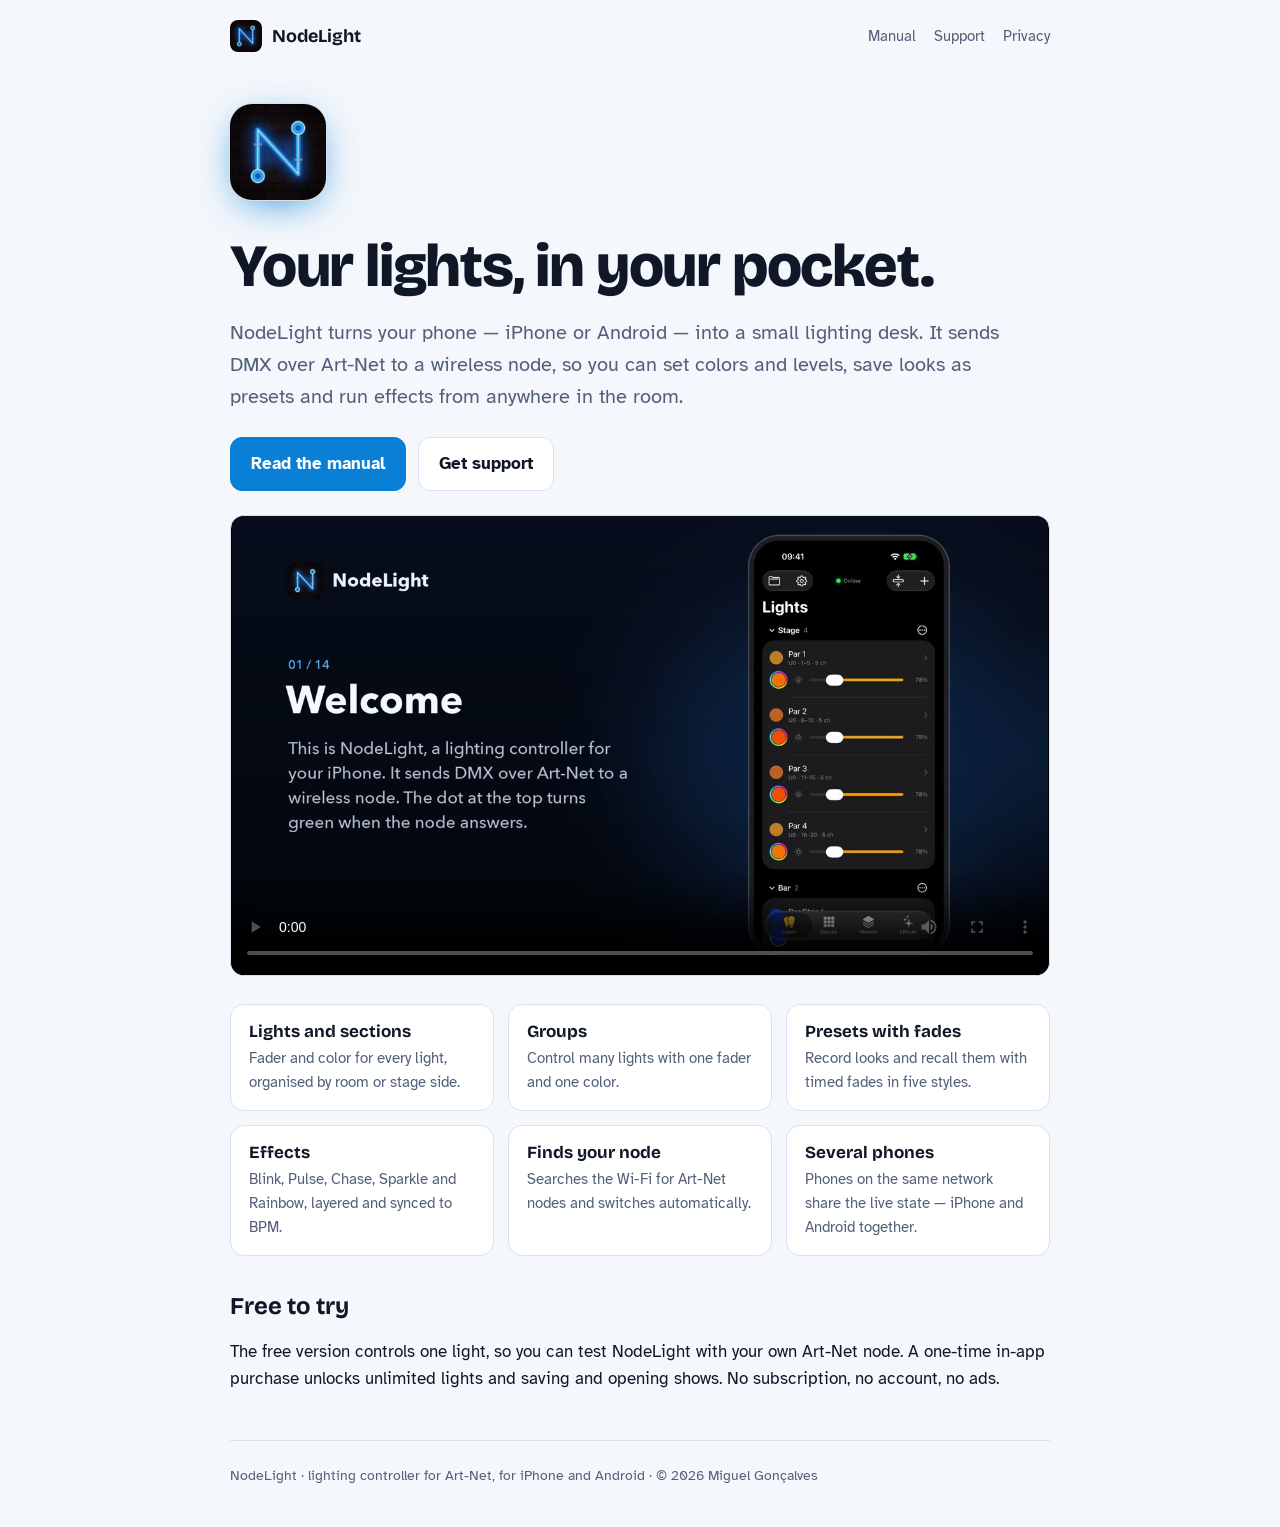
==== index.html @ 8abd5c18 "Cover Android and live sharing; manual chapter on sharing The site, manual, support page and privacy" ====
<!doctype html>
<html lang="en">
<head>
<meta charset="utf-8">
<meta name="viewport" content="width=device-width, initial-scale=1">
<title>NodeLight — DMX lighting from your phone</title>
<meta name="description" content="NodeLight turns an iPhone or Android phone into a small lighting desk that sends DMX over Art-Net.">
<link rel="icon" href="manual/img/icon.png">
<link rel="stylesheet" href="https://fonts.googleapis.com/css2?family=Bricolage+Grotesque:opsz,wght@12..96,700;12..96,800&family=Atkinson+Hyperlegible:wght@400;700&display=swap">
<link rel="stylesheet" href="site.css">
</head>
<body>
<div class="wrap">
<nav class="top">
  <a class="home" href=""><img src="manual/img/icon.png" alt="">NodeLight</a>
  <a href="manual/">Manual</a>
  <a href="support/">Support</a>
  <a href="privacy/">Privacy</a>
</nav>
<img class="hero-icon" src="manual/img/icon.png" alt="NodeLight app icon">
<h1>Your lights, in your pocket.</h1>
<p class="lede">NodeLight turns your phone — iPhone or Android — into a small lighting desk. It sends DMX over Art-Net to a wireless node, so you can set colors and levels, save looks as presets and run effects from anywhere in the room.</p>
<div class="buttons">
  <a class="btn primary" href="manual/">Read the manual</a>
  <a class="btn" href="support/">Get support</a>
</div>
<video controls preload="metadata" poster="manual/img/poster.jpg" src="media/NodeLight-Tour.mp4"></video>
<div class="grid">
  <div class="card"><h3>Lights and sections</h3><p>Fader and color for every light, organised by room or stage side.</p></div>
  <div class="card"><h3>Groups</h3><p>Control many lights with one fader and one color.</p></div>
  <div class="card"><h3>Presets with fades</h3><p>Record looks and recall them with timed fades in five styles.</p></div>
  <div class="card"><h3>Effects</h3><p>Blink, Pulse, Chase, Sparkle and Rainbow, layered and synced to BPM.</p></div>
  <div class="card"><h3>Finds your node</h3><p>Searches the Wi-Fi for Art-Net nodes and switches automatically.</p></div>
  <div class="card"><h3>Several phones</h3><p>Phones on the same network share the live state — iPhone and Android together.</p></div>
</div>
<h2>Free to try</h2>
<p>The free version controls one light, so you can test NodeLight with your own Art-Net node. A one-time in-app purchase unlocks unlimited lights and saving and opening shows. No subscription, no account, no ads.</p>
<footer>NodeLight · lighting controller for Art-Net, for iPhone and Android · © 2026 Miguel Gonçalves</footer>
</div>
</body>
</html>
---- site.css ----
:root {
  --bg: #f4f7fb; --surface: #ffffff; --ink: #101828; --muted: #536079; --line: #d9e1ec;
  --neon: #0a7fd6; --neon-soft: #e3f1fd;
  --display: "Bricolage Grotesque", "Avenir Next", system-ui, sans-serif;
  --body: "Atkinson Hyperlegible", system-ui, -apple-system, sans-serif;
  color-scheme: light;
}
@media (prefers-color-scheme: dark) {
  :root { --bg: #060a14; --surface: #0d1424; --ink: #e8eef9; --muted: #93a1bb; --line: #1d2940;
          --neon: #4cb8ff; --neon-soft: #0f2742; color-scheme: dark; }
}
* { box-sizing: border-box; }
body { margin: 0; background: var(--bg); color: var(--ink); font: 17px/1.6 var(--body); }
a { color: var(--neon); }
.wrap { max-width: 860px; margin: 0 auto; padding-inline: 20px; }
nav.top { display: flex; align-items: center; gap: 18px; padding-block: 20px; flex-wrap: wrap; }
nav.top .home { display: flex; align-items: center; gap: 10px; font: 700 18px var(--display); color: var(--ink); text-decoration: none; margin-right: auto; }
nav.top .home img { width: 32px; height: 32px; border-radius: 8px; }
nav.top a:not(.home) { color: var(--muted); text-decoration: none; font-size: 15px; }
nav.top a:not(.home):hover, nav.top a[aria-current] { color: var(--neon); }
h1 { font: 800 clamp(36px, 7vw, 60px)/1.02 var(--display); letter-spacing: -0.02em; margin: 28px 0 14px; text-wrap: balance; }
h2 { font: 700 24px/1.2 var(--display); margin: 36px 0 8px; }
.lede { font-size: 20px; color: var(--muted); max-width: 60ch; }
.hero-icon { width: 96px; height: 96px; border-radius: 22px; margin-top: 32px; box-shadow: 0 0 0 1px var(--line), 0 10px 40px -12px var(--neon); }
.buttons { display: flex; gap: 12px; flex-wrap: wrap; margin-block: 24px; }
.btn { display: inline-block; padding: 12px 20px; border-radius: 12px; font-weight: 700; text-decoration: none; border: 1px solid var(--line); background: var(--surface); color: var(--ink); }
.btn.primary { background: var(--neon); border-color: var(--neon); color: #fff; }
video { width: 100%; aspect-ratio: 16 / 9; border-radius: 14px; background: #000; border: 1px solid var(--line); display: block; }
.grid { display: grid; grid-template-columns: repeat(auto-fit, minmax(220px, 1fr)); gap: 14px; margin-block: 28px; }
.card { background: var(--surface); border: 1px solid var(--line); border-radius: 14px; padding: 16px 18px; }
.card h3 { margin: 0 0 4px; font: 700 17px var(--display); }
.card p { margin: 0; color: var(--muted); font-size: 15px; }
.updated { color: var(--muted); font-size: 15px; }
footer { border-top: 1px solid var(--line); margin-top: 48px; padding-block: 24px 40px; color: var(--muted); font-size: 14px; }
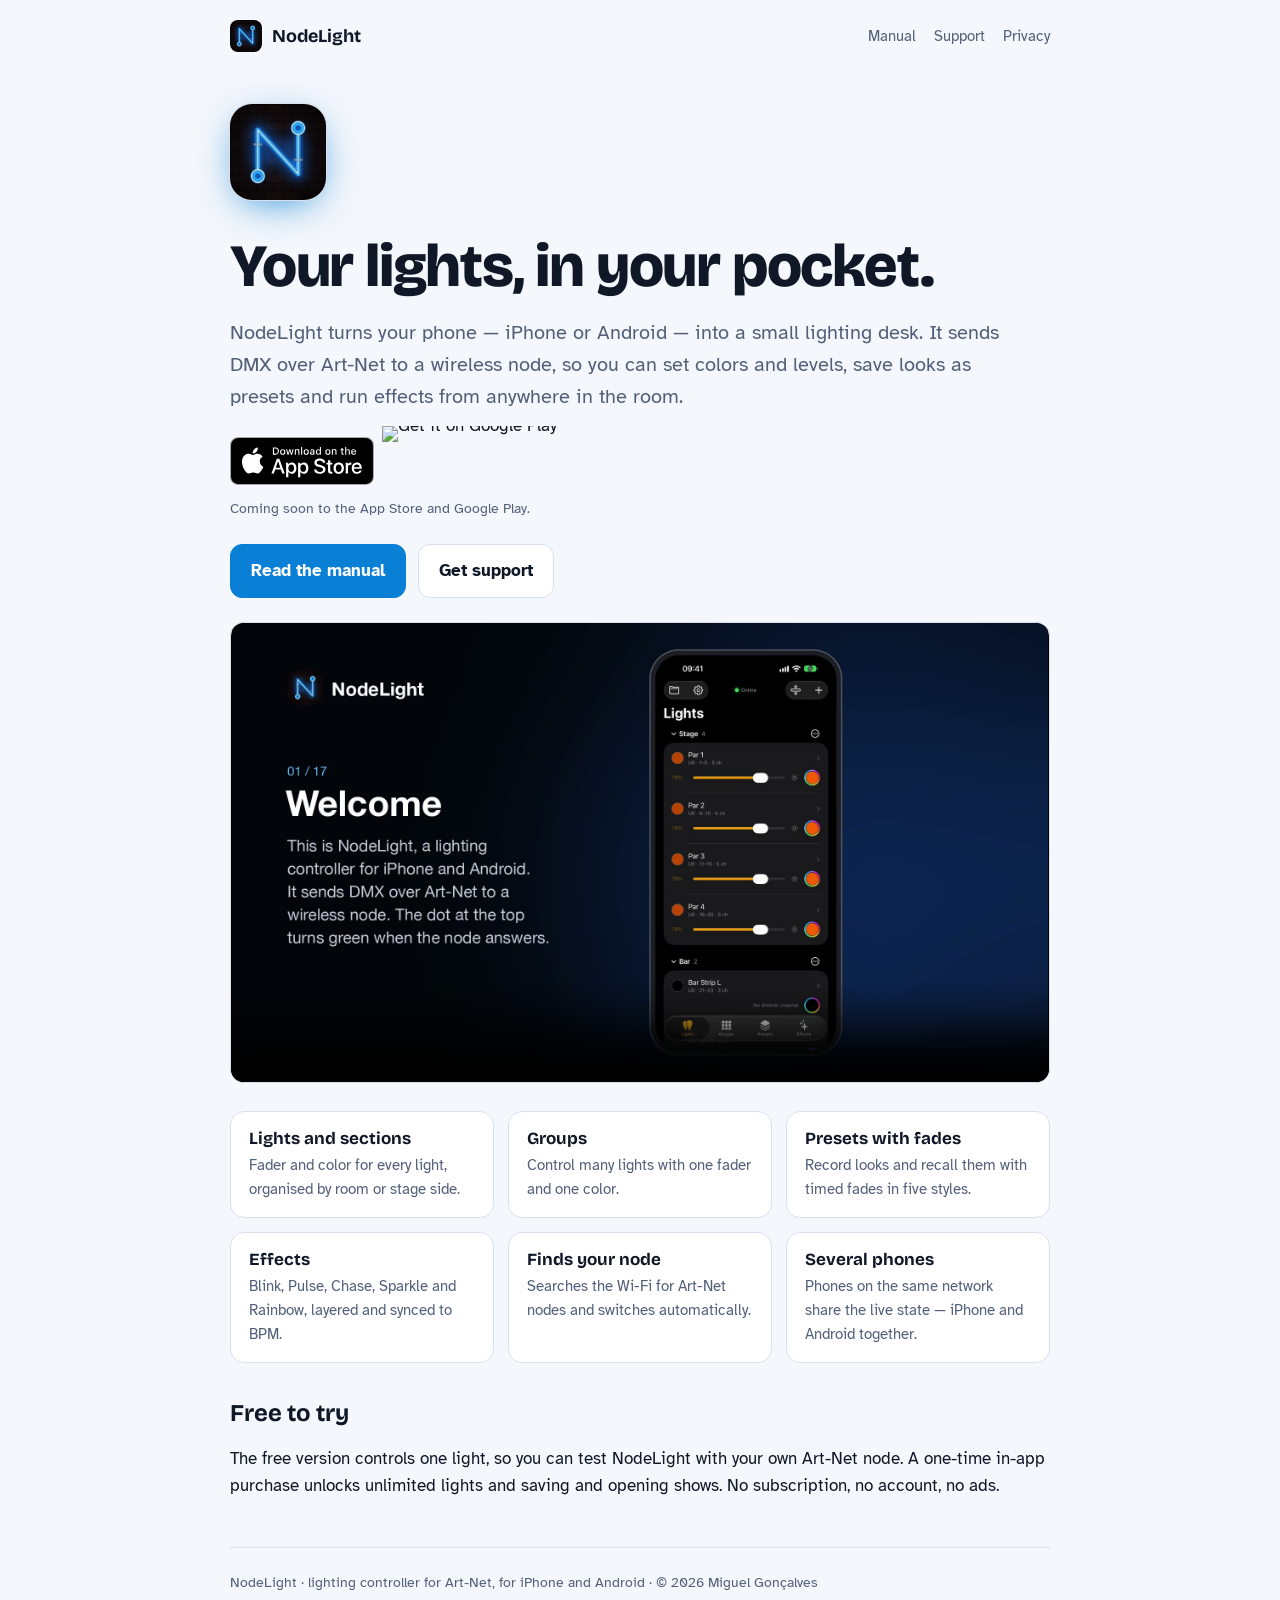
==== commit c76dc8f6: "Homepage: App Store and Google Play badges, not linked yet (coming soon) Co-Authored-By: Claude Opus" ====
--- a/index.html
+++ b/index.html
@@ -20,6 +20,15 @@
 <img class="hero-icon" src="manual/img/icon.png" alt="NodeLight app icon">
 <h1>Your lights, in your pocket.</h1>
 <p class="lede">NodeLight turns your phone — iPhone or Android — into a small lighting desk. It sends DMX over Art-Net to a wireless node, so you can set colors and levels, save looks as presets and run effects from anywhere in the room.</p>
+<!-- Store badges: not live yet. To turn one on, change its <span class="store soon"> to
+     <a class="store" href="..."> and drop the "Coming soon" line when both are live.
+     App Store: https://apps.apple.com/app/id6825831760
+     Google Play: https://play.google.com/store/apps/details?id=com.miguelgoncalves.nodelight -->
+<div class="stores">
+  <span class="store soon" aria-disabled="true"><img class="apple" src="media/badges/app-store.svg" alt="Download on the App Store"></span>
+  <span class="store soon" aria-disabled="true"><img class="google" src="media/badges/google-play.png" alt="Get it on Google Play"></span>
+  <p class="soon-note">Coming soon to the App Store and Google Play.</p>
+</div>
 <div class="buttons">
   <a class="btn primary" href="manual/">Read the manual</a>
   <a class="btn" href="support/">Get support</a>
--- a/site.css
+++ b/site.css
@@ -24,6 +24,13 @@
 .hero-icon { width: 96px; height: 96px; border-radius: 22px; margin-top: 32px; box-shadow: 0 0 0 1px var(--line), 0 10px 40px -12px var(--neon); }
 .buttons { display: flex; gap: 12px; flex-wrap: wrap; margin-block: 24px; }
 .btn { display: inline-block; padding: 12px 20px; border-radius: 12px; font-weight: 700; text-decoration: none; border: 1px solid var(--line); background: var(--surface); color: var(--ink); }
+.stores { display: flex; flex-wrap: wrap; align-items: center; gap: 12px 16px; margin-block: 24px 0; }
+.store { display: inline-flex; line-height: 0; }
+.store img.apple { height: 48px; width: auto; }
+/* The Google badge PNG has a transparent margin around it: scale up and pull the margin in so both badges match. */
+.store img.google { height: 71px; width: auto; margin: -11.5px -8px; }
+.store.soon { cursor: default; }
+.soon-note { flex-basis: 100%; margin: 0; font-size: 0.9rem; color: var(--muted); }
 .btn.primary { background: var(--neon); border-color: var(--neon); color: #fff; }
 video { width: 100%; aspect-ratio: 16 / 9; border-radius: 14px; background: #000; border: 1px solid var(--line); display: block; }
 .grid { display: grid; grid-template-columns: repeat(auto-fit, minmax(220px, 1fr)); gap: 14px; margin-block: 28px; }
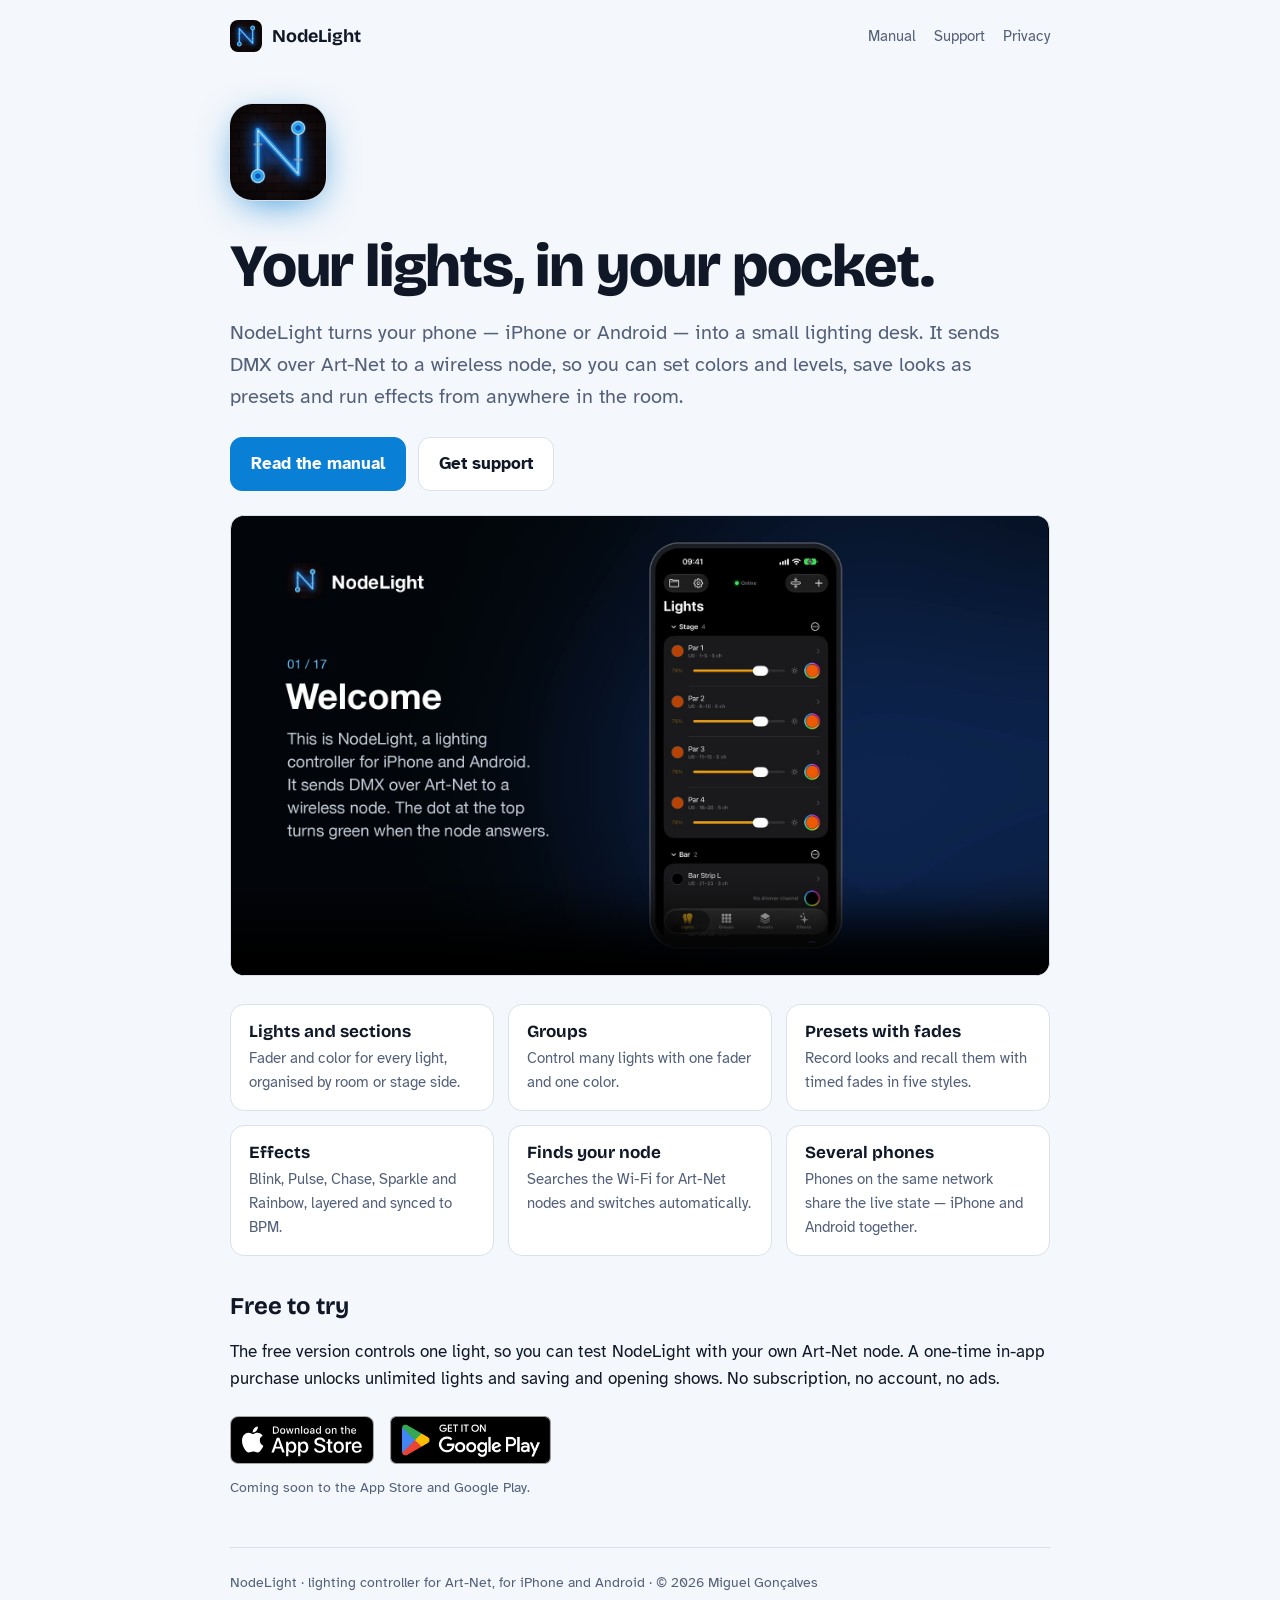
==== commit 9fd13147: "Store badges at the end of the homepage; renamed badge files so browsers load the cropped Google bad" ====
--- a/index.html
+++ b/index.html
@@ -20,15 +20,6 @@
 <img class="hero-icon" src="manual/img/icon.png" alt="NodeLight app icon">
 <h1>Your lights, in your pocket.</h1>
 <p class="lede">NodeLight turns your phone — iPhone or Android — into a small lighting desk. It sends DMX over Art-Net to a wireless node, so you can set colors and levels, save looks as presets and run effects from anywhere in the room.</p>
-<!-- Store badges: not live yet. To turn one on, change its <span class="store soon"> to
-     <a class="store" href="..."> and drop the "Coming soon" line when both are live.
-     App Store: https://apps.apple.com/app/id6825831760
-     Google Play: https://play.google.com/store/apps/details?id=com.miguelgoncalves.nodelight -->
-<div class="stores">
-  <span class="store soon" aria-disabled="true"><img class="apple" src="media/badges/app-store.svg" alt="Download on the App Store"></span>
-  <span class="store soon" aria-disabled="true"><img class="google" src="media/badges/google-play.png" alt="Get it on Google Play"></span>
-  <p class="soon-note">Coming soon to the App Store and Google Play.</p>
-</div>
 <div class="buttons">
   <a class="btn primary" href="manual/">Read the manual</a>
   <a class="btn" href="support/">Get support</a>
@@ -44,6 +35,15 @@
 </div>
 <h2>Free to try</h2>
 <p>The free version controls one light, so you can test NodeLight with your own Art-Net node. A one-time in-app purchase unlocks unlimited lights and saving and opening shows. No subscription, no account, no ads.</p>
+<!-- Store badges: not live yet. To turn one on, change its <span class="store soon"> to
+     <a class="store" href="..."> and drop the "Coming soon" line when both are live.
+     App Store: https://apps.apple.com/app/id6825831760
+     Google Play: https://play.google.com/store/apps/details?id=com.miguelgoncalves.nodelight -->
+<div class="stores">
+  <span class="store soon" aria-disabled="true"><img class="apple" src="media/badges/app-store-badge.svg" alt="Download on the App Store"></span>
+  <span class="store soon" aria-disabled="true"><img class="google" src="media/badges/google-play-badge.png" alt="Get it on Google Play"></span>
+  <p class="soon-note">Coming soon to the App Store and Google Play.</p>
+</div>
 <footer>NodeLight · lighting controller for Art-Net, for iPhone and Android · © 2026 Miguel Gonçalves</footer>
 </div>
 </body>
--- a/site.css
+++ b/site.css
@@ -26,9 +26,7 @@
 .btn { display: inline-block; padding: 12px 20px; border-radius: 12px; font-weight: 700; text-decoration: none; border: 1px solid var(--line); background: var(--surface); color: var(--ink); }
 .stores { display: flex; flex-wrap: wrap; align-items: center; gap: 12px 16px; margin-block: 24px 0; }
 .store { display: inline-flex; line-height: 0; }
-.store img.apple { height: 48px; width: auto; }
-/* The Google badge PNG has a transparent margin around it: scale up and pull the margin in so both badges match. */
-.store img.google { height: 71px; width: auto; margin: -11.5px -8px; }
+.store img { height: 48px; width: auto; }
 .store.soon { cursor: default; }
 .soon-note { flex-basis: 100%; margin: 0; font-size: 0.9rem; color: var(--muted); }
 .btn.primary { background: var(--neon); border-color: var(--neon); color: #fff; }
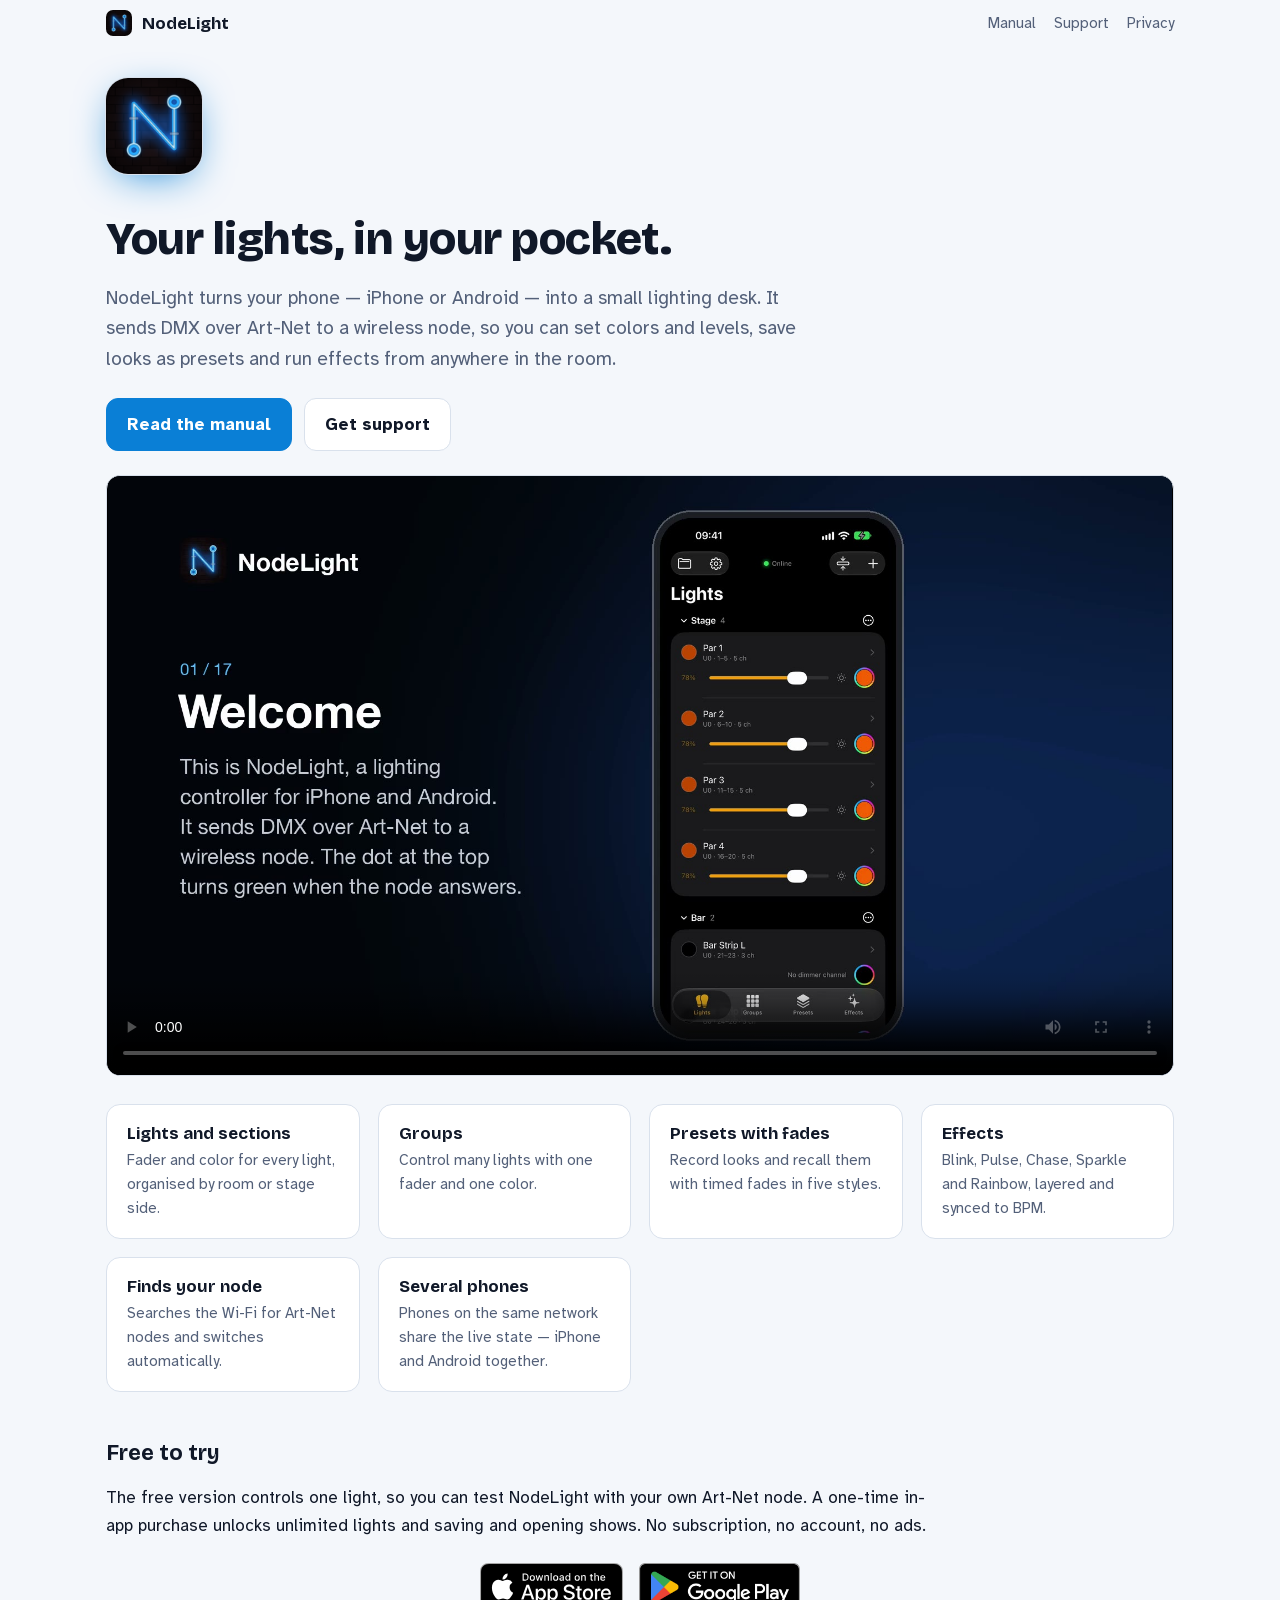
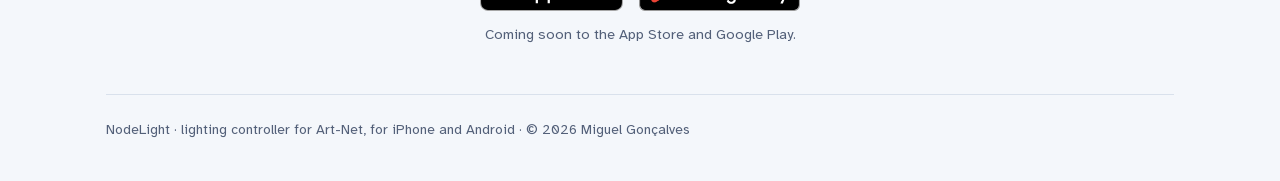
==== commit a4fbe5f4: "Design review: wide layout with side gutters, smaller titles, roomier Support with two questions per" ====
--- a/index.html
+++ b/index.html
@@ -6,7 +6,7 @@
 <title>NodeLight — DMX lighting from your phone</title>
 <meta name="description" content="NodeLight turns an iPhone or Android phone into a small lighting desk that sends DMX over Art-Net.">
 <link rel="icon" href="manual/img/icon.png">
-<link rel="stylesheet" href="https://fonts.googleapis.com/css2?family=Bricolage+Grotesque:opsz,wght@12..96,700;12..96,800&family=Atkinson+Hyperlegible:wght@400;700&display=swap">
+<link rel="stylesheet" href="fonts/fonts.css">
 <link rel="stylesheet" href="site.css">
 </head>
 <body>
--- a/fonts/fonts.css
+++ b/fonts/fonts.css
@@ -0,0 +1,93 @@
+/* Self-hosted Google Fonts (SIL Open Font License): no requests to Google from this site. */
+/* latin-ext */
+@font-face {
+  font-family: 'Atkinson Hyperlegible';
+  font-style: italic;
+  font-weight: 400;
+  font-display: swap;
+  src: url(../fonts/AtkinsonHyperlegible-400-italic-latin-ext.woff2) format('woff2');
+  unicode-range: U+0100-02BA, U+02BD-02C5, U+02C7-02CC, U+02CE-02D7, U+02DD-02FF, U+0304, U+0308, U+0329, U+1D00-1DBF, U+1E00-1E9F, U+1EF2-1EFF, U+2020, U+20A0-20AB, U+20AD-20C4, U+2113, U+2C60-2C7F, U+A720-A7FF;
+}
+/* latin */
+@font-face {
+  font-family: 'Atkinson Hyperlegible';
+  font-style: italic;
+  font-weight: 400;
+  font-display: swap;
+  src: url(../fonts/AtkinsonHyperlegible-400-italic-latin.woff2) format('woff2');
+  unicode-range: U+0000-00FF, U+0131, U+0152-0153, U+02BB-02BC, U+02C6, U+02DA, U+02DC, U+0304, U+0308, U+0329, U+2000-206F, U+20AC, U+2122, U+2191, U+2193, U+2212, U+2215, U+FEFF, U+FFFD;
+}
+/* latin-ext */
+@font-face {
+  font-family: 'Atkinson Hyperlegible';
+  font-style: normal;
+  font-weight: 400;
+  font-display: swap;
+  src: url(../fonts/AtkinsonHyperlegible-400-normal-latin-ext.woff2) format('woff2');
+  unicode-range: U+0100-02BA, U+02BD-02C5, U+02C7-02CC, U+02CE-02D7, U+02DD-02FF, U+0304, U+0308, U+0329, U+1D00-1DBF, U+1E00-1E9F, U+1EF2-1EFF, U+2020, U+20A0-20AB, U+20AD-20C4, U+2113, U+2C60-2C7F, U+A720-A7FF;
+}
+/* latin */
+@font-face {
+  font-family: 'Atkinson Hyperlegible';
+  font-style: normal;
+  font-weight: 400;
+  font-display: swap;
+  src: url(../fonts/AtkinsonHyperlegible-400-normal-latin.woff2) format('woff2');
+  unicode-range: U+0000-00FF, U+0131, U+0152-0153, U+02BB-02BC, U+02C6, U+02DA, U+02DC, U+0304, U+0308, U+0329, U+2000-206F, U+20AC, U+2122, U+2191, U+2193, U+2212, U+2215, U+FEFF, U+FFFD;
+}
+/* latin-ext */
+@font-face {
+  font-family: 'Atkinson Hyperlegible';
+  font-style: normal;
+  font-weight: 700;
+  font-display: swap;
+  src: url(../fonts/AtkinsonHyperlegible-700-normal-latin-ext.woff2) format('woff2');
+  unicode-range: U+0100-02BA, U+02BD-02C5, U+02C7-02CC, U+02CE-02D7, U+02DD-02FF, U+0304, U+0308, U+0329, U+1D00-1DBF, U+1E00-1E9F, U+1EF2-1EFF, U+2020, U+20A0-20AB, U+20AD-20C4, U+2113, U+2C60-2C7F, U+A720-A7FF;
+}
+/* latin */
+@font-face {
+  font-family: 'Atkinson Hyperlegible';
+  font-style: normal;
+  font-weight: 700;
+  font-display: swap;
+  src: url(../fonts/AtkinsonHyperlegible-700-normal-latin.woff2) format('woff2');
+  unicode-range: U+0000-00FF, U+0131, U+0152-0153, U+02BB-02BC, U+02C6, U+02DA, U+02DC, U+0304, U+0308, U+0329, U+2000-206F, U+20AC, U+2122, U+2191, U+2193, U+2212, U+2215, U+FEFF, U+FFFD;
+}
+/* latin-ext */
+@font-face {
+  font-family: 'Bricolage Grotesque';
+  font-style: normal;
+  font-weight: 600 800;
+  font-stretch: 100%;
+  font-display: swap;
+  src: url(../fonts/BricolageGrotesque-600-800-normal-latin-ext.woff2) format('woff2');
+  unicode-range: U+0100-02BA, U+02BD-02C5, U+02C7-02CC, U+02CE-02D7, U+02DD-02FF, U+0304, U+0308, U+0329, U+1D00-1DBF, U+1E00-1E9F, U+1EF2-1EFF, U+2020, U+20A0-20AB, U+20AD-20C4, U+2113, U+2C60-2C7F, U+A720-A7FF;
+}
+/* latin */
+@font-face {
+  font-family: 'Bricolage Grotesque';
+  font-style: normal;
+  font-weight: 600 800;
+  font-stretch: 100%;
+  font-display: swap;
+  src: url(../fonts/BricolageGrotesque-600-800-normal-latin.woff2) format('woff2');
+  unicode-range: U+0000-00FF, U+0131, U+0152-0153, U+02BB-02BC, U+02C6, U+02DA, U+02DC, U+0304, U+0308, U+0329, U+2000-206F, U+20AC, U+2122, U+2191, U+2193, U+2212, U+2215, U+FEFF, U+FFFD;
+}
+/* latin-ext */
+@font-face {
+  font-family: 'JetBrains Mono';
+  font-style: normal;
+  font-weight: 500;
+  font-display: swap;
+  src: url(../fonts/JetBrainsMono-500-normal-latin-ext.woff2) format('woff2');
+  unicode-range: U+0100-02BA, U+02BD-02C5, U+02C7-02CC, U+02CE-02D7, U+02DD-02FF, U+0304, U+0308, U+0329, U+1D00-1DBF, U+1E00-1E9F, U+1EF2-1EFF, U+2020, U+20A0-20AB, U+20AD-20C4, U+2113, U+2C60-2C7F, U+A720-A7FF;
+}
+/* latin */
+@font-face {
+  font-family: 'JetBrains Mono';
+  font-style: normal;
+  font-weight: 500;
+  font-display: swap;
+  src: url(../fonts/JetBrainsMono-500-normal-latin.woff2) format('woff2');
+  unicode-range: U+0000-00FF, U+0131, U+0152-0153, U+02BB-02BC, U+02C6, U+02DA, U+02DC, U+0304, U+0308, U+0329, U+2000-206F, U+20AC, U+2122, U+2191, U+2193, U+2212, U+2215, U+FEFF, U+FFFD;
+}
--- a/site.css
+++ b/site.css
@@ -12,28 +12,40 @@
 * { box-sizing: border-box; }
 body { margin: 0; background: var(--bg); color: var(--ink); font: 17px/1.6 var(--body); }
 a { color: var(--neon); }
-.wrap { max-width: 860px; margin: 0 auto; padding-inline: 20px; }
-nav.top { display: flex; align-items: center; gap: 18px; padding-block: 20px; flex-wrap: wrap; }
-nav.top .home { display: flex; align-items: center; gap: 10px; font: 700 18px var(--display); color: var(--ink); text-decoration: none; margin-right: auto; }
-nav.top .home img { width: 32px; height: 32px; border-radius: 8px; }
+/* Wide page with side gutters (same as the manual); text lines stay readable with max-width on the text itself. */
+.wrap { max-width: 1180px; margin: 0 auto; padding-inline: clamp(20px, 5vw, 56px); }
+p { max-width: 75ch; }
+.soon-note, .card p { max-width: none; }
+/* No rubber-band bounce at the top and bottom: it pulled the fixed bar down with the page. */
+html, body { overscroll-behavior-y: none; }
+nav.top { display: flex; align-items: center; gap: 18px; padding-block: 10px; flex-wrap: wrap; position: sticky; top: 0; z-index: 20; background: var(--bg); }
+nav.top .home { display: flex; align-items: center; gap: 10px; font: 700 17px var(--display); color: var(--ink); text-decoration: none; margin-right: auto; }
+nav.top .home img { width: 26px; height: 26px; border-radius: 7px; }
 nav.top a:not(.home) { color: var(--muted); text-decoration: none; font-size: 15px; }
 nav.top a:not(.home):hover, nav.top a[aria-current] { color: var(--neon); }
-h1 { font: 800 clamp(36px, 7vw, 60px)/1.02 var(--display); letter-spacing: -0.02em; margin: 28px 0 14px; text-wrap: balance; }
-h2 { font: 700 24px/1.2 var(--display); margin: 36px 0 8px; }
-.lede { font-size: 20px; color: var(--muted); max-width: 60ch; }
+h1 { font: 800 clamp(32px, 4.5vw, 46px)/1.08 var(--display); letter-spacing: -0.01em; margin: 32px 0 14px; text-wrap: balance; }
+h2 { font: 700 22px/1.25 var(--display); margin: 48px 0 12px; }
+.lede { font-size: 19px; color: var(--muted); max-width: 60ch; }
 .hero-icon { width: 96px; height: 96px; border-radius: 22px; margin-top: 32px; box-shadow: 0 0 0 1px var(--line), 0 10px 40px -12px var(--neon); }
 .buttons { display: flex; gap: 12px; flex-wrap: wrap; margin-block: 24px; }
 .btn { display: inline-block; padding: 12px 20px; border-radius: 12px; font-weight: 700; text-decoration: none; border: 1px solid var(--line); background: var(--surface); color: var(--ink); }
-.stores { display: flex; flex-wrap: wrap; align-items: center; gap: 12px 16px; margin-block: 24px 0; }
+.stores { display: flex; flex-wrap: wrap; align-items: center; justify-content: center; gap: 12px 16px; margin-block: 24px 0; }
 .store { display: inline-flex; line-height: 0; }
 .store img { height: 48px; width: auto; }
 .store.soon { cursor: default; }
-.soon-note { flex-basis: 100%; margin: 0; font-size: 0.9rem; color: var(--muted); }
+.soon-note { flex-basis: 100%; margin: 0; text-align: center; font-size: 0.9rem; color: var(--muted); }
 .btn.primary { background: var(--neon); border-color: var(--neon); color: #fff; }
 video { width: 100%; aspect-ratio: 16 / 9; border-radius: 14px; background: #000; border: 1px solid var(--line); display: block; }
-.grid { display: grid; grid-template-columns: repeat(auto-fit, minmax(220px, 1fr)); gap: 14px; margin-block: 28px; }
-.card { background: var(--surface); border: 1px solid var(--line); border-radius: 14px; padding: 16px 18px; }
+.grid { display: grid; grid-template-columns: repeat(auto-fit, minmax(240px, 1fr)); gap: 18px; margin-block: 28px; }
+/* Support: two questions per row, with more room. */
+.grid.faq { grid-template-columns: repeat(2, 1fr); gap: 20px; }
+@media (max-width: 700px) { .grid.faq { grid-template-columns: 1fr; } }
+.grid.faq .card { padding: 22px 24px; }
+.grid.faq .card h3 { margin-bottom: 8px; }
+.grid.faq .card p { line-height: 1.6; }
+.card { background: var(--surface); border: 1px solid var(--line); border-radius: 14px; padding: 18px 20px; }
 .card h3 { margin: 0 0 4px; font: 700 17px var(--display); }
 .card p { margin: 0; color: var(--muted); font-size: 15px; }
 .updated { color: var(--muted); font-size: 15px; }
+.contact { margin-block: 28px; }
 footer { border-top: 1px solid var(--line); margin-top: 48px; padding-block: 24px 40px; color: var(--muted); font-size: 14px; }
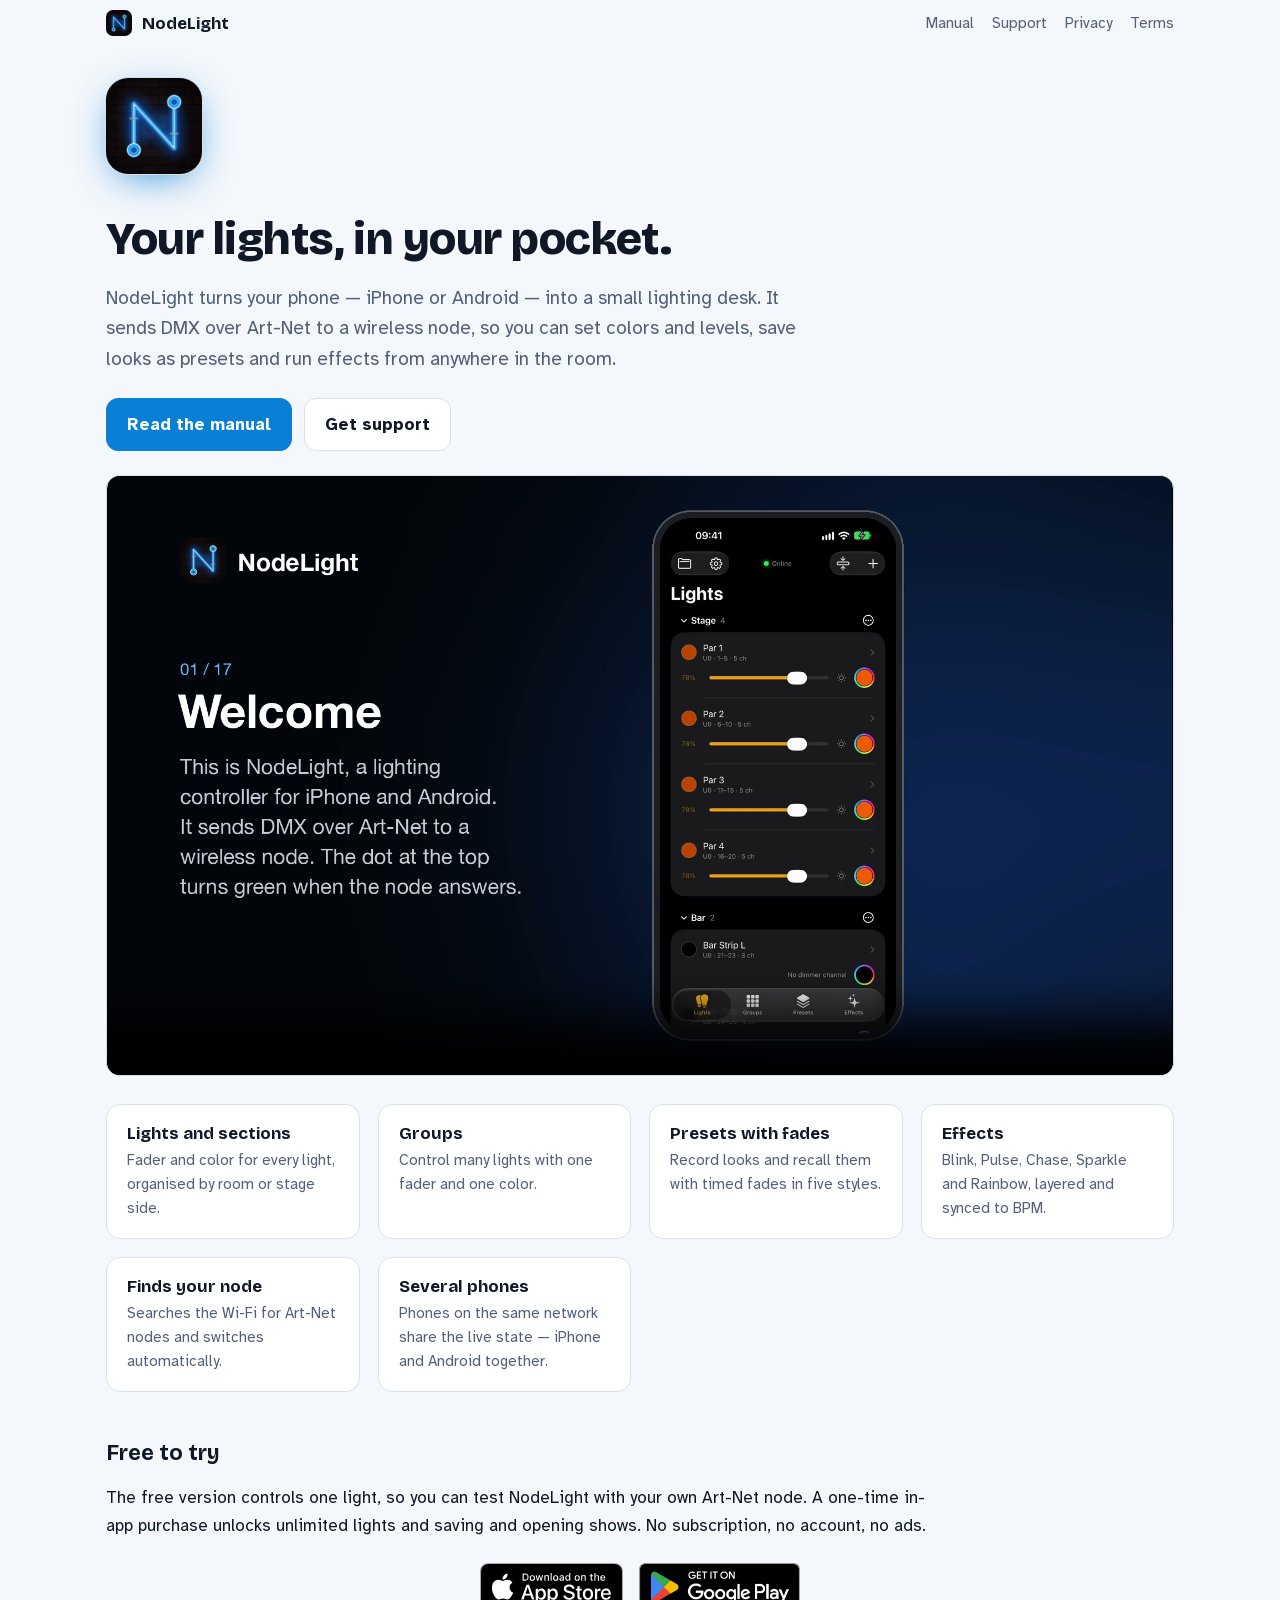
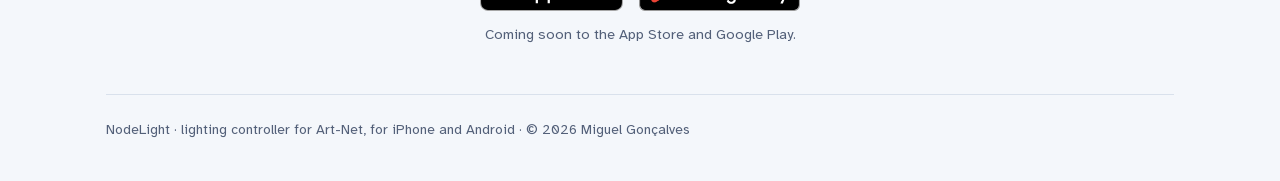
==== commit f28b108e: "Terms of Use page (for the store trader declaration), linked from every page Co-Authored-By: Claude " ====
--- a/index.html
+++ b/index.html
@@ -16,6 +16,7 @@
   <a href="manual/">Manual</a>
   <a href="support/">Support</a>
   <a href="privacy/">Privacy</a>
+  <a href="terms/">Terms</a>
 </nav>
 <img class="hero-icon" src="manual/img/icon.png" alt="NodeLight app icon">
 <h1>Your lights, in your pocket.</h1>
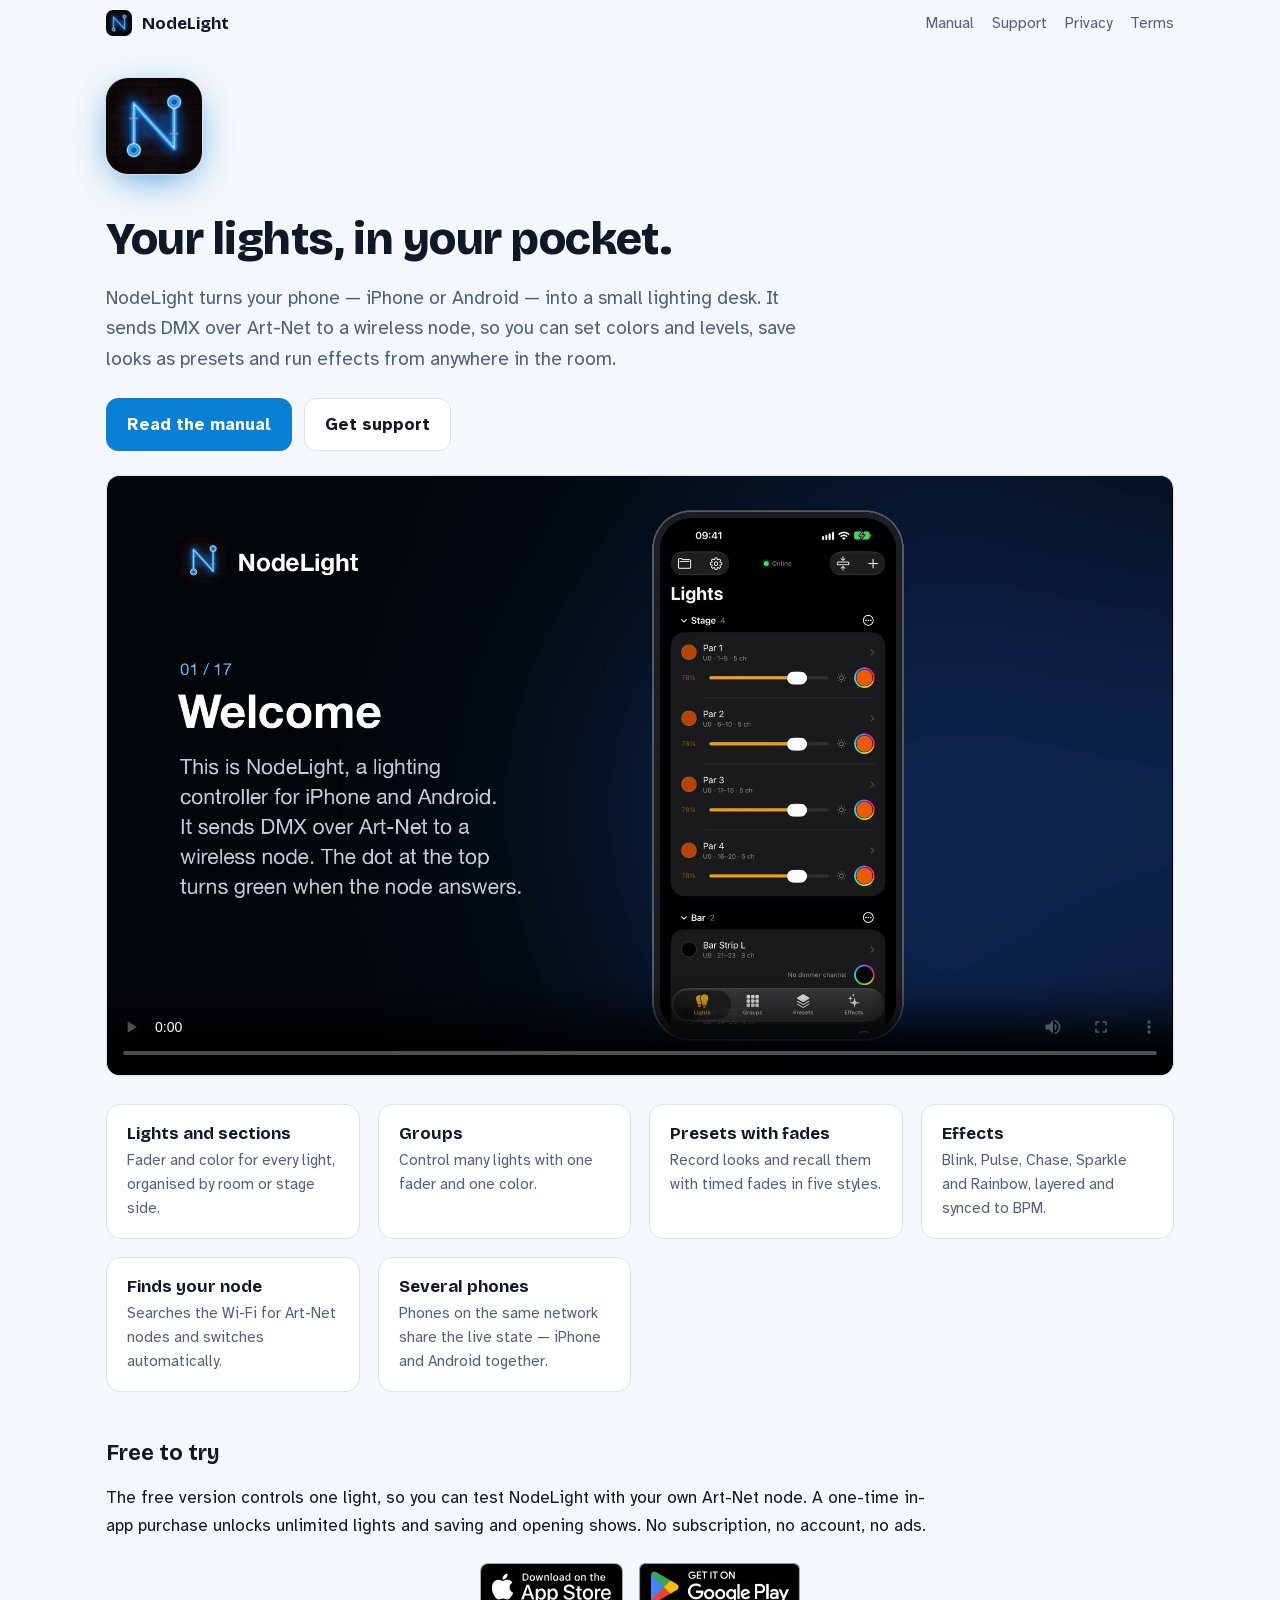
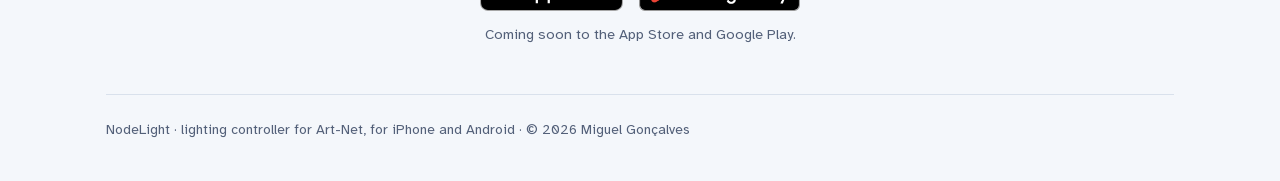
==== commit 84b630ca: "Video tour: Siri voice without dropouts Co-Authored-By: Claude Opus 5.5 <noreply@anthropic.com>" ====
--- a/index.html
+++ b/index.html
@@ -25,7 +25,7 @@
   <a class="btn primary" href="manual/">Read the manual</a>
   <a class="btn" href="support/">Get support</a>
 </div>
-<video controls preload="metadata" poster="manual/img/poster.jpg" src="media/NodeLight-Tour.mp4"></video>
+<video controls preload="metadata" poster="manual/img/poster.jpg" src="media/NodeLight-Tour.mp4?v=20261105b"></video>
 <div class="grid">
   <div class="card"><h3>Lights and sections</h3><p>Fader and color for every light, organised by room or stage side.</p></div>
   <div class="card"><h3>Groups</h3><p>Control many lights with one fader and one color.</p></div>
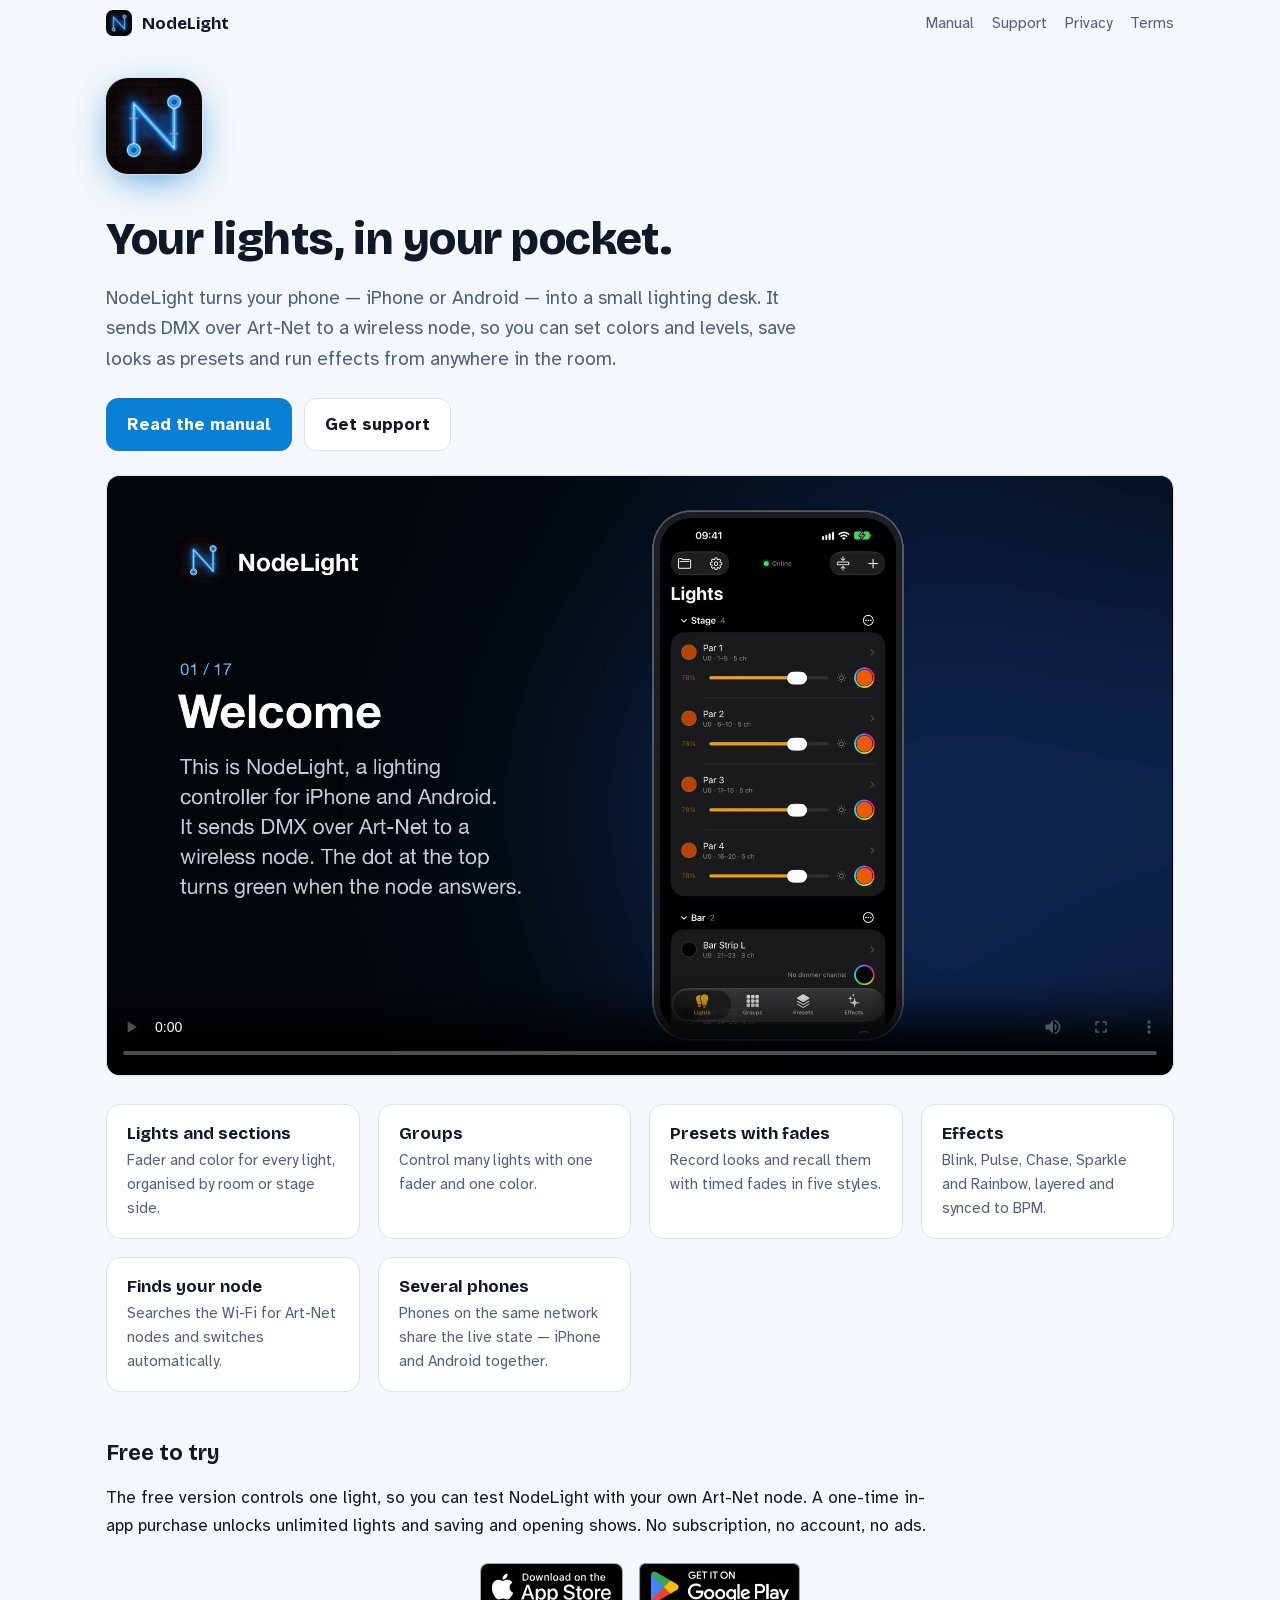
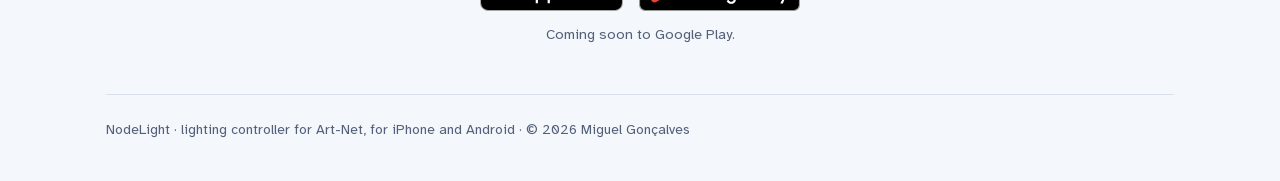
==== commit 06dda0a9: "App Store badge live: NodeLight is on the App Store Co-Authored-By: Claude Opus 5.5 <noreply@anthrop" ====
--- a/index.html
+++ b/index.html
@@ -36,14 +36,14 @@
 </div>
 <h2>Free to try</h2>
 <p>The free version controls one light, so you can test NodeLight with your own Art-Net node. A one-time in-app purchase unlocks unlimited lights and saving and opening shows. No subscription, no account, no ads.</p>
-<!-- Store badges: not live yet. To turn one on, change its <span class="store soon"> to
+<!-- Store badges: App Store live since 6 Nov 2026; Google Play not yet. To turn one on, change its <span class="store soon"> to
      <a class="store" href="..."> and drop the "Coming soon" line when both are live.
      App Store: https://apps.apple.com/app/id6825831760
      Google Play: https://play.google.com/store/apps/details?id=com.miguelgoncalves.nodelight -->
 <div class="stores">
-  <span class="store soon" aria-disabled="true"><img class="apple" src="media/badges/app-store-badge.svg" alt="Download on the App Store"></span>
+  <a class="store" href="https://apps.apple.com/app/id6825831760"><img class="apple" src="media/badges/app-store-badge.svg" alt="Download on the App Store"></a>
   <span class="store soon" aria-disabled="true"><img class="google" src="media/badges/google-play-badge.png" alt="Get it on Google Play"></span>
-  <p class="soon-note">Coming soon to the App Store and Google Play.</p>
+  <p class="soon-note">Coming soon to Google Play.</p>
 </div>
 <footer>NodeLight · lighting controller for Art-Net, for iPhone and Android · © 2026 Miguel Gonçalves</footer>
 </div>
